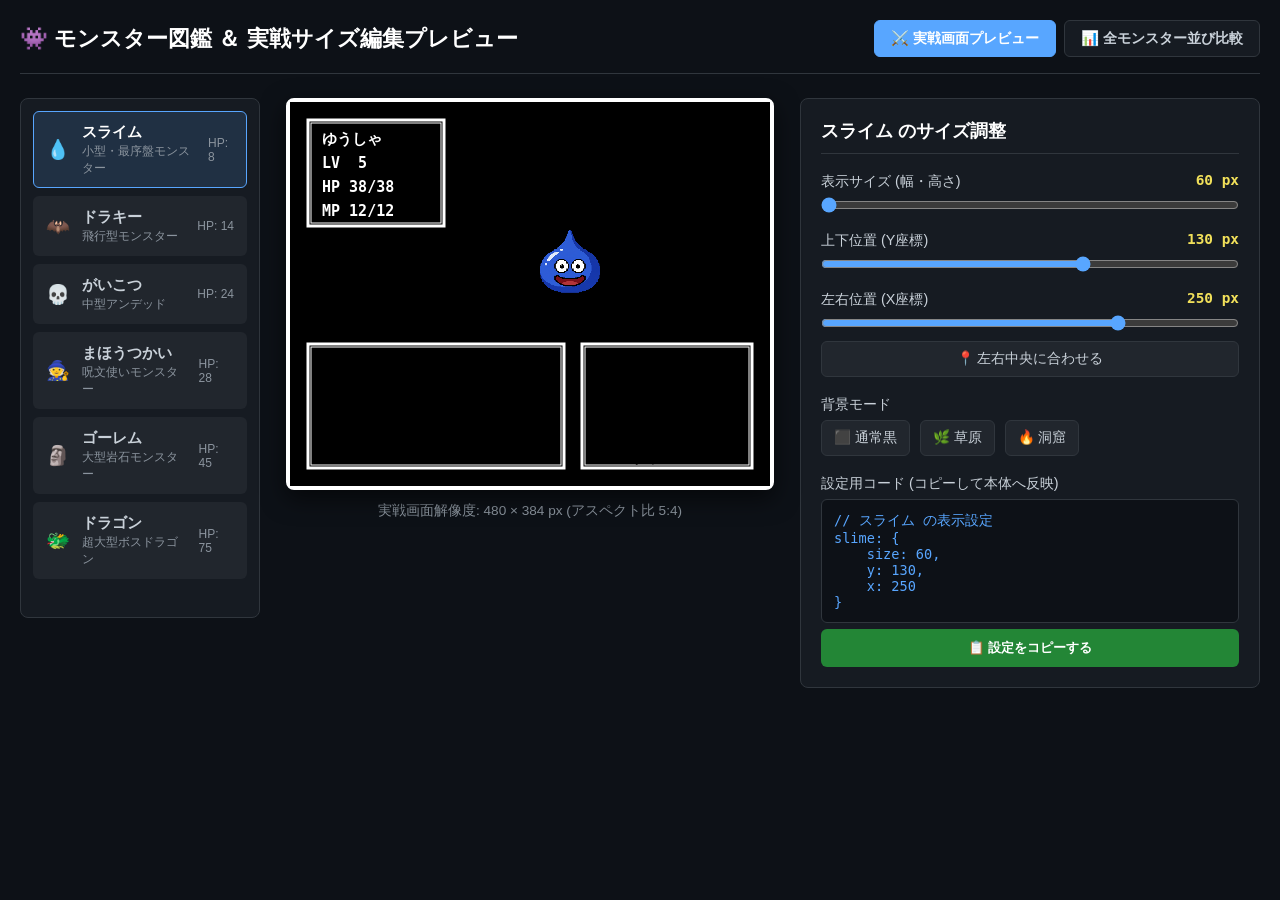
==== monster_viewer.html @ 5b251250 "initial commit: add retro RPG game for GitHub Pages" ====
<!DOCTYPE html>
<html lang="ja">
<head>
    <meta charset="UTF-8">
    <meta name="viewport" content="width=device-width, initial-scale=1.0">
    <title>👾 モンスター図鑑 ＆ サイズ比較・編集ツール</title>
    <style>
        :root {
            --bg-color: #0d1117;
            --card-bg: #161b22;
            --border-color: #30363d;
            --accent-color: #58a6ff;
            --text-color: #c9d1d9;
            --gold-color: #f1e05a;
        }

        * {
            box-sizing: border-box;
            margin: 0;
            padding: 0;
            font-family: -apple-system, BlinkMacSystemFont, "Segoe UI", "Hiragino Sans", "Meiryo", sans-serif;
        }

        body {
            background-color: var(--bg-color);
            color: var(--text-color);
            padding: 20px;
            min-height: 100vh;
        }

        header {
            display: flex;
            justify-content: space-between;
            align-items: center;
            padding-bottom: 16px;
            border-bottom: 1px solid var(--border-color);
            margin-bottom: 24px;
        }

        h1 {
            font-size: 1.4rem;
            color: #ffffff;
            display: flex;
            align-items: center;
            gap: 10px;
        }

        .view-modes {
            display: flex;
            gap: 8px;
        }

        .btn-mode {
            background: var(--card-bg);
            color: var(--text-color);
            border: 1px solid var(--border-color);
            padding: 8px 16px;
            border-radius: 6px;
            cursor: pointer;
            font-size: 0.9rem;
            font-weight: bold;
            transition: 0.2s;
        }

        .btn-mode.active {
            background: var(--accent-color);
            color: #ffffff;
            border-color: var(--accent-color);
        }

        /* メインレイアウト */
        .workspace {
            display: grid;
            grid-template-columns: 240px 500px 1fr;
            gap: 20px;
            max-width: 1400px;
            margin: 0 auto;
        }

        /* 1. モンスター選択リスト */
        .monster-list {
            background: var(--card-bg);
            border: 1px solid var(--border-color);
            border-radius: 8px;
            padding: 12px;
            display: flex;
            flex-direction: column;
            gap: 8px;
            max-height: 520px;
            overflow-y: auto;
        }

        .monster-item {
            display: flex;
            align-items: center;
            gap: 12px;
            padding: 10px 12px;
            background: #21262d;
            border: 1px solid transparent;
            border-radius: 6px;
            cursor: pointer;
            transition: 0.2s;
        }

        .monster-item:hover {
            border-color: var(--accent-color);
            background: #282e38;
        }

        .monster-item.active {
            border-color: var(--accent-color);
            background: rgba(88, 166, 255, 0.15);
            color: #ffffff;
        }

        .monster-item .icon {
            font-size: 1.2rem;
        }

        .monster-item .name {
            font-weight: bold;
            font-size: 0.95rem;
        }

        .monster-item .stats {
            font-size: 0.75rem;
            color: #8b949e;
            margin-left: auto;
        }

        /* 2. 戦闘画面プレビュー */
        .preview-pane {
            display: flex;
            flex-direction: column;
            align-items: center;
            gap: 12px;
        }

        .screen-frame {
            border: 4px solid #ffffff;
            border-radius: 8px;
            background: #000000;
            box-shadow: 0 8px 24px rgba(0,0,0,0.6);
            position: relative;
        }

        canvas {
            display: block;
            image-rendering: pixelated;
        }

        .screen-info {
            font-size: 0.85rem;
            color: #8b949e;
        }

        /* 3. 調整パネル */
        .control-panel {
            background: var(--card-bg);
            border: 1px solid var(--border-color);
            border-radius: 8px;
            padding: 20px;
            display: flex;
            flex-direction: column;
            gap: 18px;
        }

        .panel-title {
            font-size: 1.1rem;
            font-weight: bold;
            color: #ffffff;
            border-bottom: 1px solid var(--border-color);
            padding-bottom: 10px;
        }

        .control-group {
            display: flex;
            flex-direction: column;
            gap: 6px;
        }

        .control-label {
            display: flex;
            justify-content: space-between;
            font-size: 0.9rem;
            font-weight: 500;
        }

        .control-value {
            color: var(--gold-color);
            font-family: monospace;
            font-weight: bold;
        }

        input[type="range"] {
            width: 100%;
            cursor: pointer;
            accent-color: var(--accent-color);
        }

        .btn-row {
            display: flex;
            gap: 10px;
        }

        .btn-action {
            flex: 1;
            padding: 10px;
            background: #238636;
            color: #ffffff;
            border: none;
            border-radius: 6px;
            font-weight: bold;
            cursor: pointer;
            transition: 0.2s;
        }

        .btn-action:hover {
            background: #2ea043;
        }

        .btn-sub {
            padding: 8px 12px;
            background: #21262d;
            color: var(--text-color);
            border: 1px solid var(--border-color);
            border-radius: 6px;
            cursor: pointer;
            font-size: 0.85rem;
        }

        .btn-sub:hover {
            border-color: var(--accent-color);
        }

        .code-box {
            background: #0d1117;
            border: 1px solid var(--border-color);
            border-radius: 6px;
            padding: 12px;
            font-family: monospace;
            font-size: 0.85rem;
            color: #58a6ff;
            white-space: pre-wrap;
            word-break: break-all;
        }

        /* 全比較モード */
        .comparison-view {
            display: none;
            background: #000000;
            border: 3px solid #ffffff;
            border-radius: 8px;
            padding: 20px;
            max-width: 1200px;
            margin: 0 auto;
            overflow-x: auto;
        }

        .comparison-canvas-wrapper {
            display: flex;
            justify-content: center;
        }
    </style>
</head>
<body>

    <header>
        <h1>👾 モンスター図鑑 ＆ 実戦サイズ編集プレビュー</h1>
        <div class="view-modes">
            <button id="btnSingleMode" class="btn-mode active" onclick="setMode('single')">⚔️ 実戦画面プレビュー</button>
            <button id="btnCompareMode" class="btn-mode" onclick="setMode('compare')">📊 全モンスター並び比較</button>
        </div>
    </header>

    <!-- 1. 実戦画面調整モード -->
    <div id="singleWorkspace" class="workspace">
        
        <!-- 左: モンスター一覧 -->
        <div class="monster-list" id="monsterListContainer"></div>

        <!-- 中央: 戦闘画面プレビュー -->
        <div class="preview-pane">
            <div class="screen-frame">
                <canvas id="previewCanvas" width="480" height="384"></canvas>
            </div>
            <div class="screen-info">実戦画面解像度: 480 × 384 px (アスペクト比 5:4)</div>
        </div>

        <!-- 右: サイズ・位置調整パネル -->
        <div class="control-panel">
            <div class="panel-title" id="currentMonsterTitle">スライム の調整</div>

            <div class="control-group">
                <div class="control-label">
                    <span>表示サイズ (幅・高さ)</span>
                    <span id="valSize" class="control-value">160 px</span>
                </div>
                <input type="range" id="sliderSize" min="60" max="360" step="5" value="160" oninput="updateParams()">
            </div>

            <div class="control-group">
                <div class="control-label">
                    <span>上下位置 (Y座標)</span>
                    <span id="valY" class="control-value">75 px</span>
                </div>
                <input type="range" id="sliderY" min="10" max="200" step="2" value="75" oninput="updateParams()">
            </div>

            <div class="control-group">
                <div class="control-label">
                    <span>左右位置 (X座標)</span>
                    <span id="valX" class="control-value">中央 (自動)</span>
                </div>
                <input type="range" id="sliderX" min="20" max="340" step="2" value="160" oninput="updateParams()">
                <button class="btn-sub" style="margin-top: 4px;" onclick="centerMonster()">📍 左右中央に合わせる</button>
            </div>

            <div class="control-group">
                <div class="control-label">
                    <span>背景モード</span>
                </div>
                <div class="btn-row">
                    <button class="btn-sub" onclick="setBg('black')">⬛ 通常黒</button>
                    <button class="btn-sub" onclick="setBg('field')">🌿 草原</button>
                    <button class="btn-sub" onclick="setBg('dungeon')">🔥 洞窟</button>
                </div>
            </div>

            <div class="control-group">
                <div class="control-label">
                    <span>設定用コード (コピーして本体へ反映)</span>
                </div>
                <div id="codeOutput" class="code-box">size: 160, y: 75</div>
                <button class="btn-action" onclick="copyCode()">📋 設定をコピーする</button>
            </div>
        </div>
    </div>

    <!-- 2. 全モンスター並び比較モード -->
    <div id="compareWorkspace" class="comparison-view">
        <div style="color: #f1e05a; font-weight: bold; margin-bottom: 12px; text-align: center;">
            📊 全モンスター スケール比較（小型〜大型の迫力対比）
        </div>
        <div class="comparison-canvas-wrapper">
            <canvas id="compareCanvas" width="960" height="300"></canvas>
        </div>
    </div>

    <!-- ゲーム本体のスクリプト読み込み -->
    <script src="js/data.js"></script>
    <script src="js/graphics.js"></script>

    <script>
        // モンスターごとのデフォルト設定
        const monsterConfigs = {
            slime:    { size: 60,  y: 130, autoX: false, x: 250, icon: '💧', desc: '小型・最序盤モンスター' },
            dracky:   { size: 225, y: 72,  autoX: false, x: 196, icon: '🦇', desc: '飛行型モンスター' },
            skeleton: { size: 290, y: 46,  autoX: false, x: 146, icon: '💀', desc: '中型アンデッド' },
            wizard:   { size: 360, y: 44,  autoX: false, x: 116, icon: '🧙', desc: '呪文使いモンスター' },
            golem:    { size: 315, y: 16,  autoX: false, x: 162, icon: '🗿', desc: '大型岩石モンスター' },
            dragon:   { size: 290, y: 52,  autoX: false, x: 166, icon: '🐲', desc: '超大型ボスドラゴン' }
        };

        let selectedId = 'slime';
        let currentMode = 'single';
        let bgMode = 'black';
        let animTick = 0;

        // UI初期化
        function initUI() {
            const listContainer = document.getElementById('monsterListContainer');
            listContainer.innerHTML = '';

            for (const id of Object.keys(monsterConfigs)) {
                const enemy = ENEMIES[id] || { name: id, maxHp: '??' };
                const cfg = monsterConfigs[id];

                const item = document.createElement('div');
                item.className = `monster-item ${id === selectedId ? 'active' : ''}`;
                item.id = `item_${id}`;
                item.onclick = () => selectMonster(id);

                item.innerHTML = `
                    <span class="icon">${cfg.icon}</span>
                    <div>
                        <div class="name">${enemy.name}</div>
                        <div style="font-size: 0.75rem; color: #8b949e;">${cfg.desc}</div>
                    </div>
                    <div class="stats">HP: ${enemy.maxHp}</div>
                `;
                listContainer.appendChild(item);
            }

            selectMonster('slime');
            requestAnimationFrame(renderLoop);
        }

        function selectMonster(id) {
            selectedId = id;
            document.querySelectorAll('.monster-item').forEach(el => el.classList.remove('active'));
            const activeEl = document.getElementById(`item_${id}`);
            if (activeEl) activeEl.classList.add('active');

            const cfg = monsterConfigs[id];
            const enemy = ENEMIES[id] || { name: id };

            document.getElementById('currentMonsterTitle').innerText = `${enemy.name} のサイズ調整`;
            document.getElementById('sliderSize').value = cfg.size;
            document.getElementById('sliderY').value = cfg.y;
            document.getElementById('sliderX').value = cfg.x;

            updateLabels();
        }

        function updateParams() {
            const cfg = monsterConfigs[selectedId];
            cfg.size = parseInt(document.getElementById('sliderSize').value);
            cfg.y = parseInt(document.getElementById('sliderY').value);
            cfg.x = parseInt(document.getElementById('sliderX').value);
            cfg.autoX = false;
            updateLabels();
        }

        function centerMonster() {
            const cfg = monsterConfigs[selectedId];
            cfg.x = Math.round((480 - cfg.size) / 2);
            cfg.autoX = true;
            document.getElementById('sliderX').value = cfg.x;
            updateLabels();
        }

        function updateLabels() {
            const cfg = monsterConfigs[selectedId];
            document.getElementById('valSize').innerText = `${cfg.size} px`;
            document.getElementById('valY').innerText = `${cfg.y} px`;
            document.getElementById('valX').innerText = cfg.autoX ? '中央 (自動)' : `${cfg.x} px`;

            const enemy = ENEMIES[selectedId] || { name: selectedId };
            document.getElementById('codeOutput').innerText = 
`// ${enemy.name} の表示設定
${selectedId}: {
    size: ${cfg.size},
    y: ${cfg.y},
    x: ${cfg.x}
}`;
        }

        function setBg(type) {
            bgMode = type;
        }

        function setMode(mode) {
            currentMode = mode;
            document.getElementById('btnSingleMode').className = `btn-mode ${mode === 'single' ? 'active' : ''}`;
            document.getElementById('btnCompareMode').className = `btn-mode ${mode === 'compare' ? 'active' : ''}`;

            document.getElementById('singleWorkspace').style.display = mode === 'single' ? 'grid' : 'none';
            document.getElementById('compareWorkspace').style.display = mode === 'compare' ? 'block' : 'none';
        }

        function copyCode() {
            const text = document.getElementById('codeOutput').innerText;
            navigator.clipboard.writeText(text).then(() => {
                alert('📋 設定コードをコピーしました！本体に反映できます。');
            });
        }

        // 描画ループ
        function renderLoop() {
            animTick++;

            if (currentMode === 'single') {
                renderSinglePreview();
            } else {
                renderCompareView();
            }

            requestAnimationFrame(renderLoop);
        }

        function renderSinglePreview() {
            const canvas = document.getElementById('previewCanvas');
            const ctx = canvas.getContext('2d');
            ctx.imageSmoothingEnabled = false;

            // 背景描画
            if (bgMode === 'black') {
                ctx.fillStyle = '#000000';
                ctx.fillRect(0, 0, 480, 384);
            } else if (bgMode === 'field') {
                ctx.fillStyle = '#1e3f20';
                ctx.fillRect(0, 0, 480, 384);
            } else if (bgMode === 'dungeon') {
                ctx.fillStyle = '#221111';
                ctx.fillRect(0, 0, 480, 384);
            }

            // モンスター描画
            const cfg = monsterConfigs[selectedId];
            const enemy = ENEMIES[selectedId];

            if (enemy) {
                // 呼吸アニメーション (浮遊/呼吸)
                let floatY = 0;
                if (selectedId === 'dracky') {
                    floatY = Math.sin(animTick * 0.08) * 8; // 羽ばたき
                } else if (selectedId === 'slime') {
                    floatY = Math.sin(animTick * 0.06) * 3; // ぷるぷる
                } else if (selectedId === 'dragon') {
                    floatY = Math.sin(animTick * 0.04) * 4; // 威圧感
                }

                const posX = cfg.autoX ? Math.round((480 - cfg.size) / 2) : cfg.x;
                const posY = cfg.y + floatY;

                gfx.drawMonster(ctx, enemy.sprite || selectedId, posX, posY, cfg.size);
            }

            // 戦闘ウィンドウ (実戦UIのシミュレーション)
            // ステータス枠
            gfx.drawWindow(ctx, 16, 16, 140, 110);
            ctx.fillStyle = '#ffffff';
            ctx.font = 'bold 15px monospace';
            ctx.fillText('ゆうしゃ', 32, 42);
            ctx.fillText('LV  5', 32, 66);
            ctx.fillText('HP 38/38', 32, 90);
            ctx.fillText('MP 12/12', 32, 114);

            // コマンド枠
            gfx.drawWindow(ctx, 290, 240, 174, 128);
            ctx.fillText('たたかう', 324, 276);
            ctx.fillText('じゅもん', 324, 304);
            ctx.fillText('にげる',   324, 332);
            ctx.fillText('どうぐ',   324, 360);

            // メッセージ枠
            gfx.drawWindow(ctx, 16, 240, 260, 128);
            ctx.fillText(`${enemy ? enemy.name : selectedId}が`, 36, 280);
            ctx.fillText('あらわれた！', 36, 310);
        }

        function renderCompareView() {
            const canvas = document.getElementById('compareCanvas');
            const ctx = canvas.getContext('2d');
            ctx.imageSmoothingEnabled = false;

            ctx.fillStyle = '#000000';
            ctx.fillRect(0, 0, 960, 300);

            // 地面ガイドライン
            ctx.strokeStyle = '#333333';
            ctx.lineWidth = 1;
            ctx.beginPath();
            ctx.moveTo(0, 240);
            ctx.lineTo(960, 240);
            ctx.stroke();

            const monsterOrder = ['slime', 'dracky', 'skeleton', 'wizard', 'golem', 'dragon'];
            let currentX = 30;

            monsterOrder.forEach((id) => {
                const enemy = ENEMIES[id];
                const cfg = monsterConfigs[id];
                if (!enemy || !cfg) return;

                // 地面(Y=240)に合わせて足元接地で描画
                const size = cfg.size * 0.75; // 比較用に少し縮小
                const posY = 230 - size;

                gfx.drawMonster(ctx, enemy.sprite || id, currentX, posY, size);

                // ラベル
                ctx.fillStyle = '#ffffff';
                ctx.font = 'bold 13px sans-serif';
                ctx.textAlign = 'center';
                ctx.fillText(enemy.name, currentX + size / 2, 265);
                ctx.fillStyle = '#8b949e';
                ctx.font = '11px monospace';
                ctx.fillText(`${cfg.size}px`, currentX + size / 2, 285);
                ctx.textAlign = 'left';

                currentX += size + 25;
            });
        }

        window.onload = () => {
            initUI();
        };
    </script>
</body>
</html>
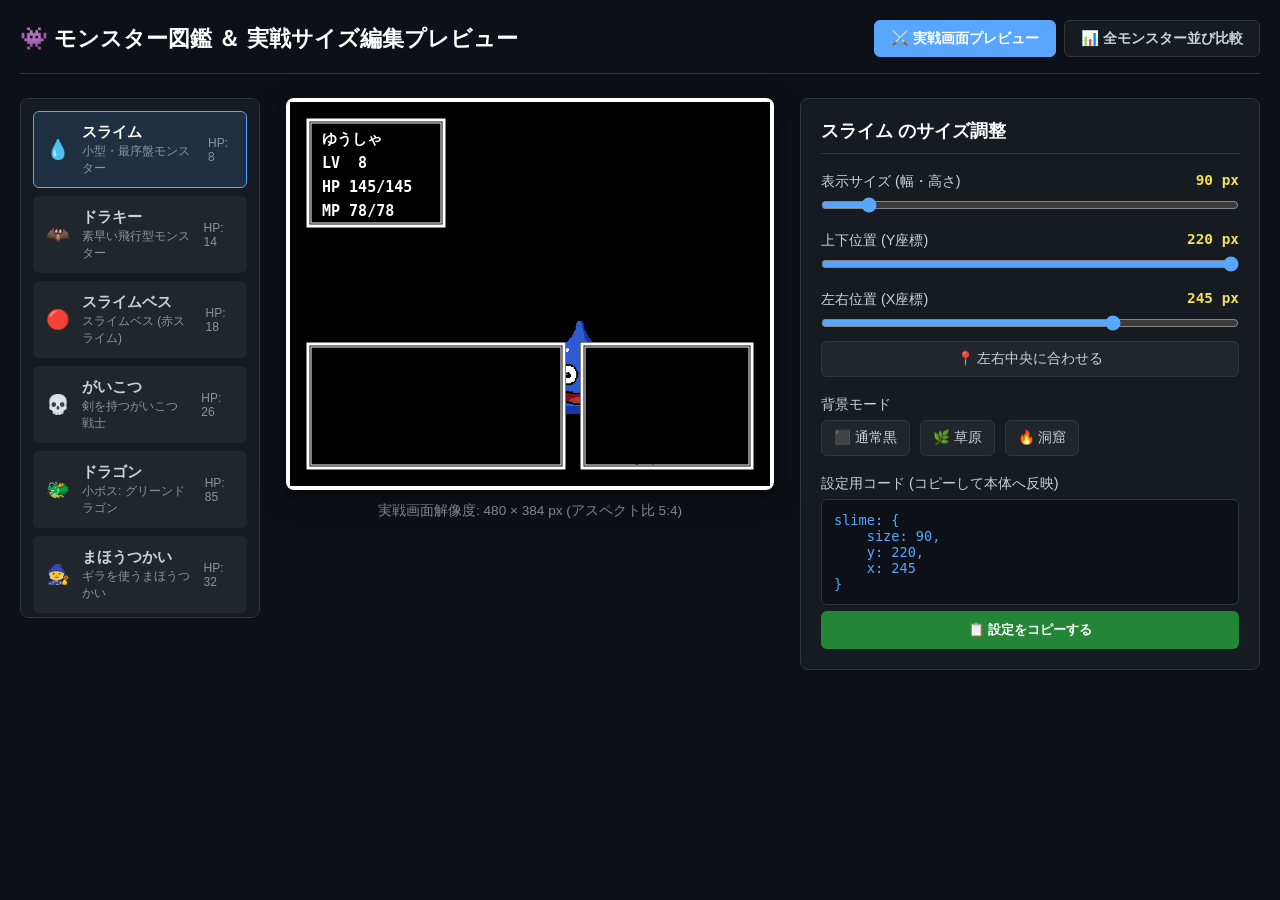
==== commit 4a8af7a8: "feat(v2.0.0): 3ステージ大拡張・全14体モンスター・武器盾装備・ショップ・LV10成長・3大ボス完全実装" ====
--- a/monster_viewer.html
+++ b/monster_viewer.html
@@ -352,14 +352,25 @@
     <script src="js/graphics.js"></script>
 
     <script>
-        // モンスターごとのデフォルト設定
+        // モンスターごとのデフォルト設定 (全14種)
         const monsterConfigs = {
-            slime:    { size: 60,  y: 130, autoX: false, x: 250, icon: '💧', desc: '小型・最序盤モンスター' },
-            dracky:   { size: 225, y: 72,  autoX: false, x: 196, icon: '🦇', desc: '飛行型モンスター' },
-            skeleton: { size: 290, y: 46,  autoX: false, x: 146, icon: '💀', desc: '中型アンデッド' },
-            wizard:   { size: 360, y: 44,  autoX: false, x: 116, icon: '🧙', desc: '呪文使いモンスター' },
-            golem:    { size: 315, y: 16,  autoX: false, x: 162, icon: '🗿', desc: '大型岩石モンスター' },
-            dragon:   { size: 290, y: 52,  autoX: false, x: 166, icon: '🐲', desc: '超大型ボスドラゴン' }
+            // 第1章
+            slime:           { size: 90,  y: 220, autoX: false, x: 245, icon: '💧', desc: '小型・最序盤モンスター' },
+            dracky:          { size: 240, y: 140, autoX: false, x: 200, icon: '🦇', desc: '素早い飛行型モンスター' },
+            slime_red:       { size: 95,  y: 215, autoX: false, x: 242, icon: '🔴', desc: 'スライムベス (赤スライム)' },
+            skeleton:        { size: 140, y: 110, autoX: false, x: 230, icon: '💀', desc: '剣を持つがいこつ戦士' },
+            dragon:          { size: 320, y: 80,  autoX: false, x: 155, icon: '🐲', desc: '小ボス: グリーンドラゴン' },
+            // 第2章
+            wizard:          { size: 180, y: 100, autoX: false, x: 215, icon: '🧙', desc: 'ギラを使うまほうつかい' },
+            dracky_mage:     { size: 240, y: 140, autoX: false, x: 200, icon: '🌟', desc: 'メイジドラキー (黄金ドラキー)' },
+            skeleton_knight: { size: 150, y: 105, autoX: false, x: 225, icon: '⚔️', desc: 'しりょうのきし (痛恨の一撃)' },
+            warlock:         { size: 190, y: 95,  autoX: false, x: 210, icon: '🔮', desc: 'だいまどう (ベギラマ使い)' },
+            golem:           { size: 300, y: 90,  autoX: false, x: 165, icon: '🗿', desc: '中ボス: 巨大岩石ゴーレム' },
+            // 第3章
+            goldman:         { size: 300, y: 90,  autoX: false, x: 165, icon: '💰', desc: 'ゴールドマン (大量Gボーナス)' },
+            shadow_knight:   { size: 150, y: 105, autoX: false, x: 225, icon: '🛡️', desc: 'あくまのきし (漆黒の守護騎士)' },
+            dragon_red:      { size: 330, y: 75,  autoX: false, x: 150, icon: '🔥', desc: 'レッドドラゴン (激しい炎)' },
+            dragon_boss:     { size: 350, y: 65,  autoX: false, x: 140, icon: '👑', desc: '大ボス: 真・竜王 (2回行動・灼熱火炎)' }
         };
 
         let selectedId = 'slime';
@@ -438,8 +449,7 @@
 
             const enemy = ENEMIES[selectedId] || { name: selectedId };
             document.getElementById('codeOutput').innerText = 
-`// ${enemy.name} の表示設定
-${selectedId}: {
+`${selectedId}: {
     size: ${cfg.size},
     y: ${cfg.y},
     x: ${cfg.x}
@@ -503,18 +513,18 @@
             if (enemy) {
                 // 呼吸アニメーション (浮遊/呼吸)
                 let floatY = 0;
-                if (selectedId === 'dracky') {
+                if (selectedId.includes('dracky')) {
                     floatY = Math.sin(animTick * 0.08) * 8; // 羽ばたき
-                } else if (selectedId === 'slime') {
+                } else if (selectedId.includes('slime')) {
                     floatY = Math.sin(animTick * 0.06) * 3; // ぷるぷる
-                } else if (selectedId === 'dragon') {
+                } else if (selectedId.includes('dragon')) {
                     floatY = Math.sin(animTick * 0.04) * 4; // 威圧感
                 }
 
                 const posX = cfg.autoX ? Math.round((480 - cfg.size) / 2) : cfg.x;
                 const posY = cfg.y + floatY;
 
-                gfx.drawMonster(ctx, enemy.sprite || selectedId, posX, posY, cfg.size);
+                gfx.drawMonster(ctx, selectedId, posX, posY, cfg.size);
             }
 
             // 戦闘ウィンドウ (実戦UIのシミュレーション)
@@ -523,9 +533,9 @@
             ctx.fillStyle = '#ffffff';
             ctx.font = 'bold 15px monospace';
             ctx.fillText('ゆうしゃ', 32, 42);
-            ctx.fillText('LV  5', 32, 66);
-            ctx.fillText('HP 38/38', 32, 90);
-            ctx.fillText('MP 12/12', 32, 114);
+            ctx.fillText('LV  8', 32, 66);
+            ctx.fillText('HP 145/145', 32, 90);
+            ctx.fillText('MP 78/78', 32, 114);
 
             // コマンド枠
             gfx.drawWindow(ctx, 290, 240, 174, 128);
@@ -556,8 +566,8 @@
             ctx.lineTo(960, 240);
             ctx.stroke();
 
-            const monsterOrder = ['slime', 'dracky', 'skeleton', 'wizard', 'golem', 'dragon'];
-            let currentX = 30;
+            const monsterOrder = Object.keys(monsterConfigs);
+            let currentX = 20;
 
             monsterOrder.forEach((id) => {
                 const enemy = ENEMIES[id];
